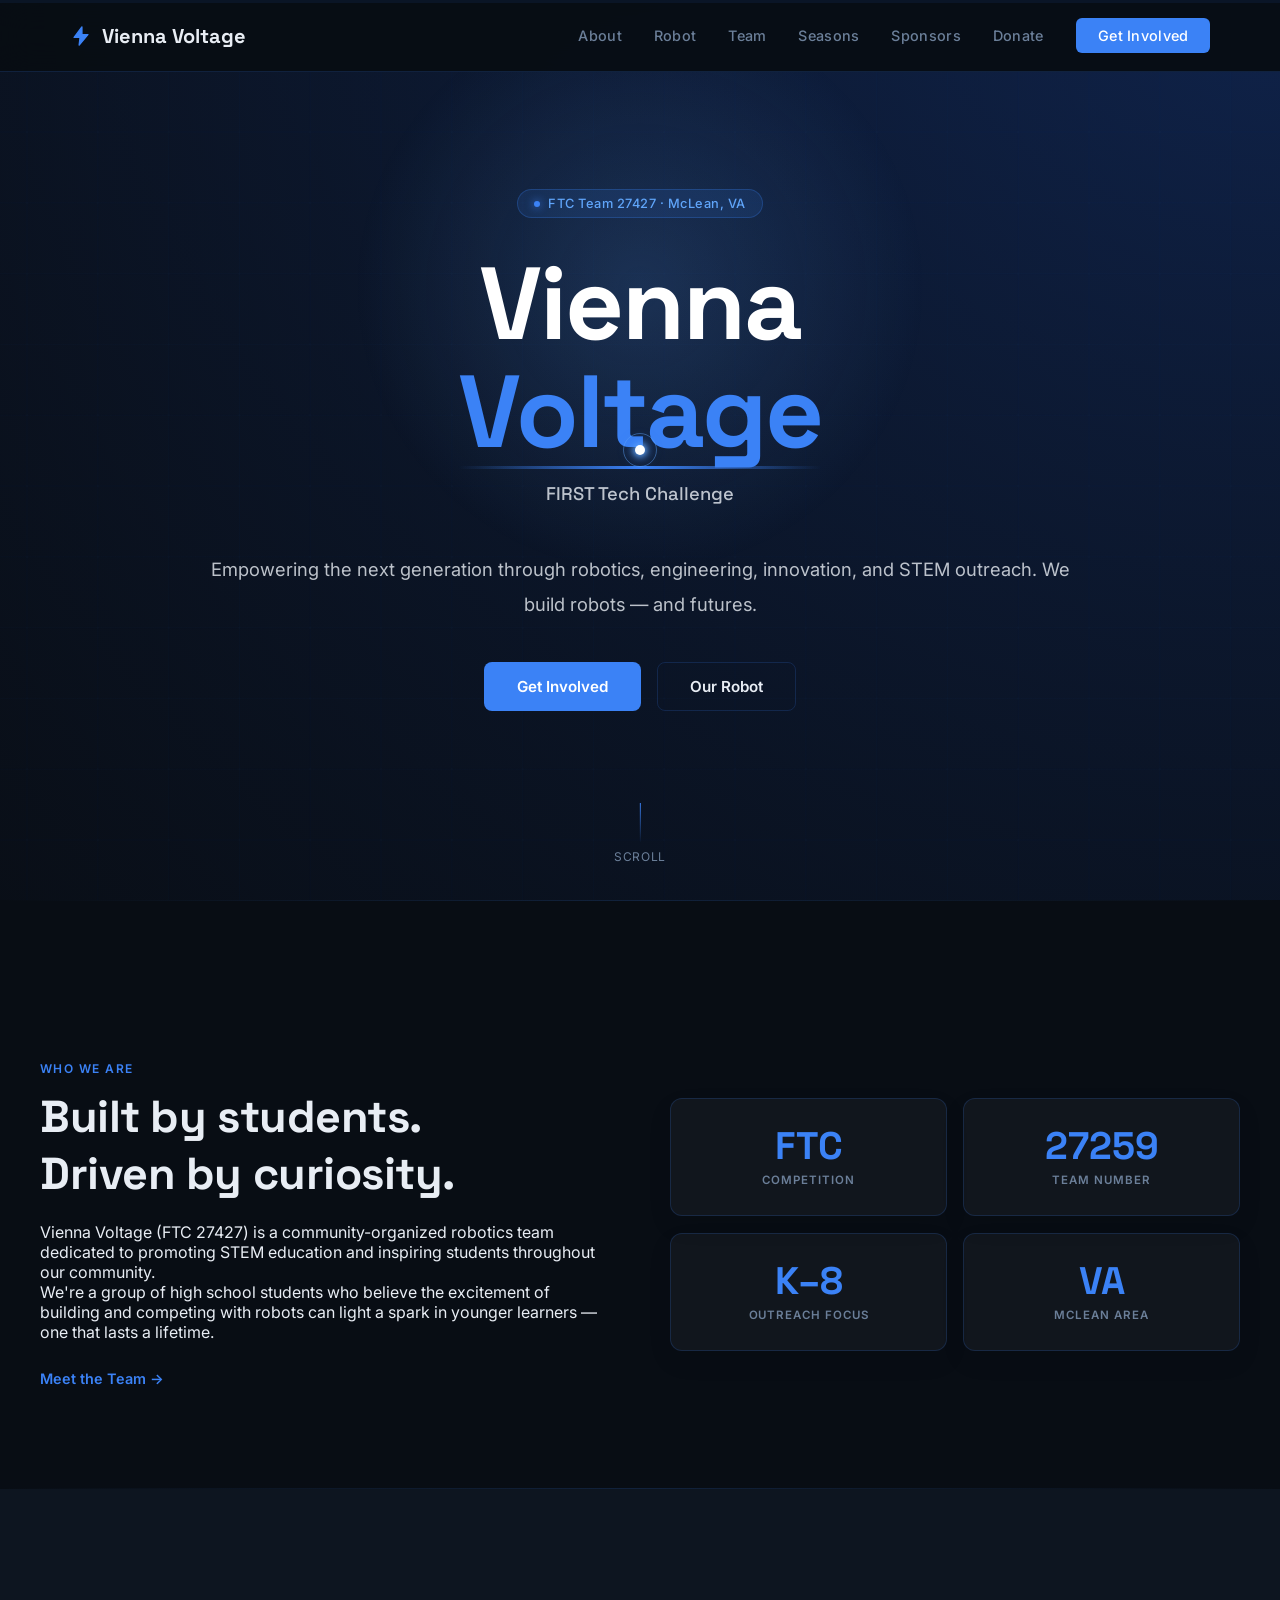
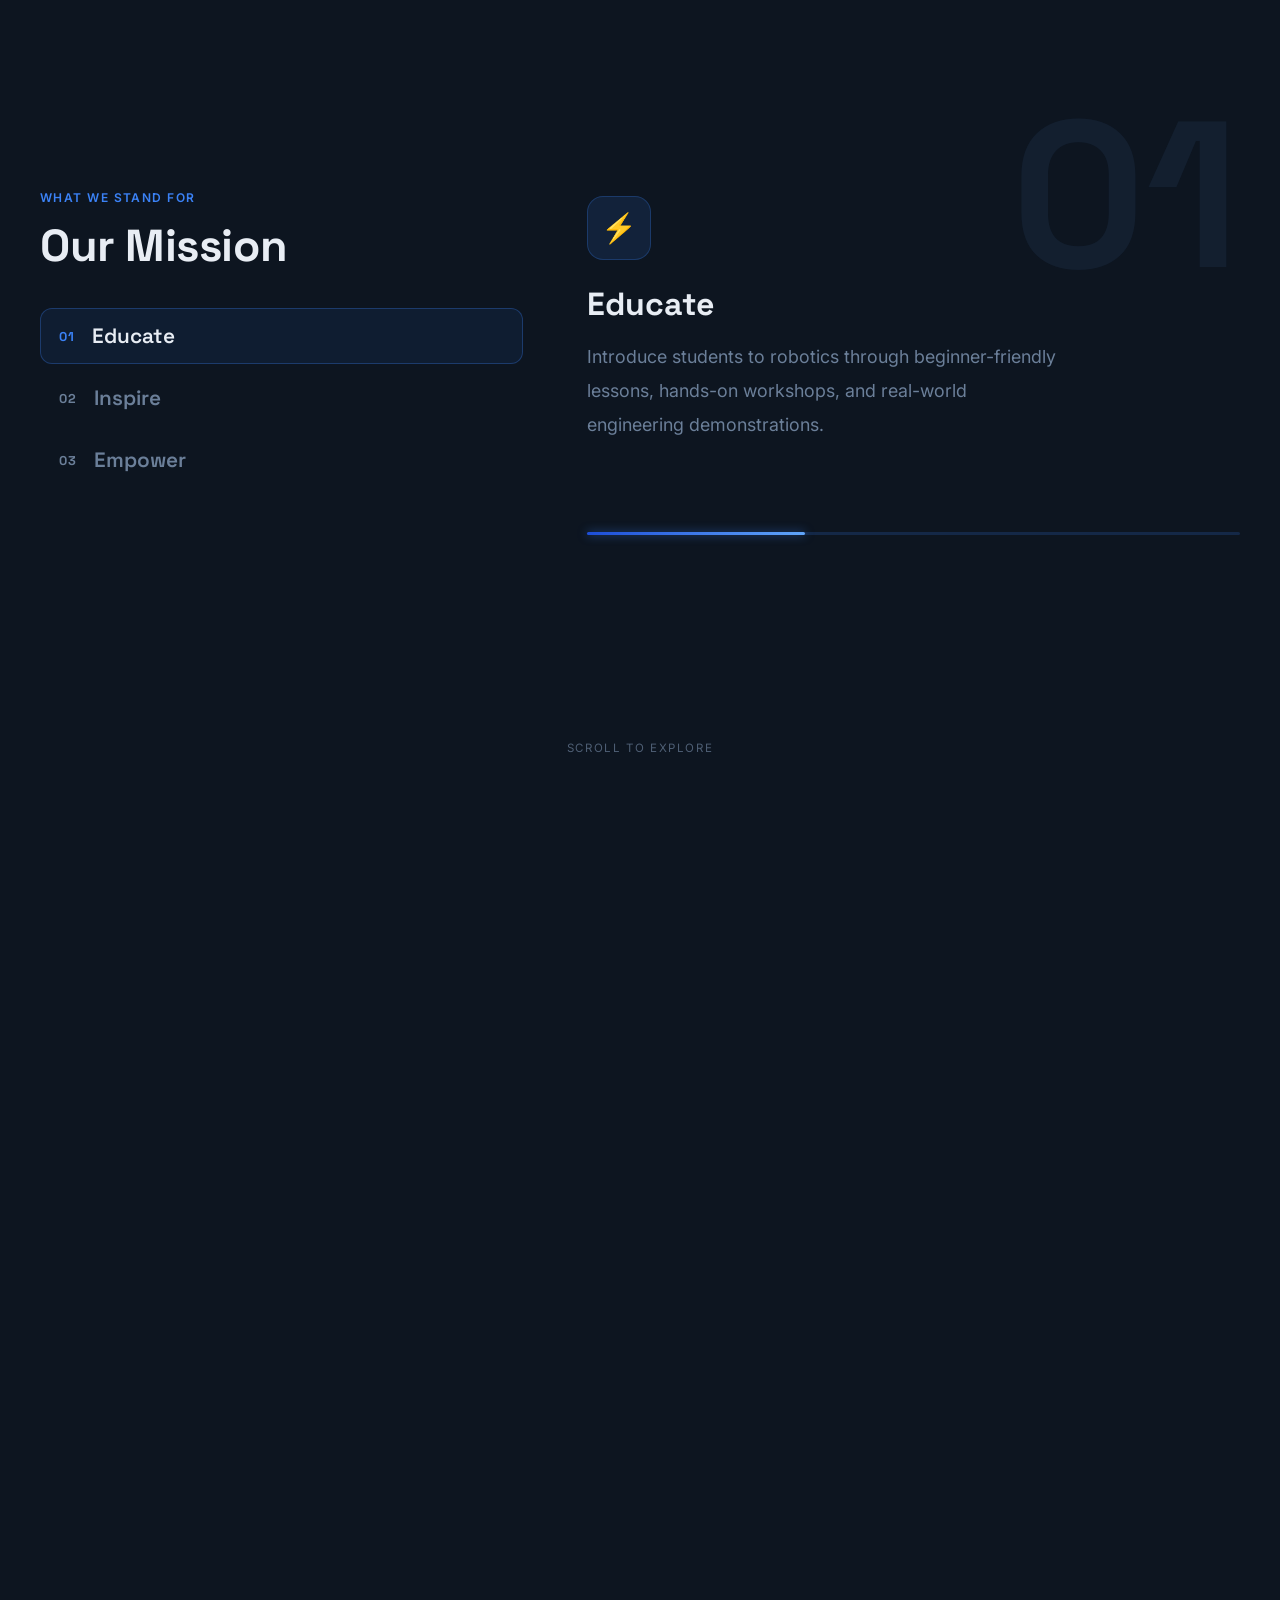
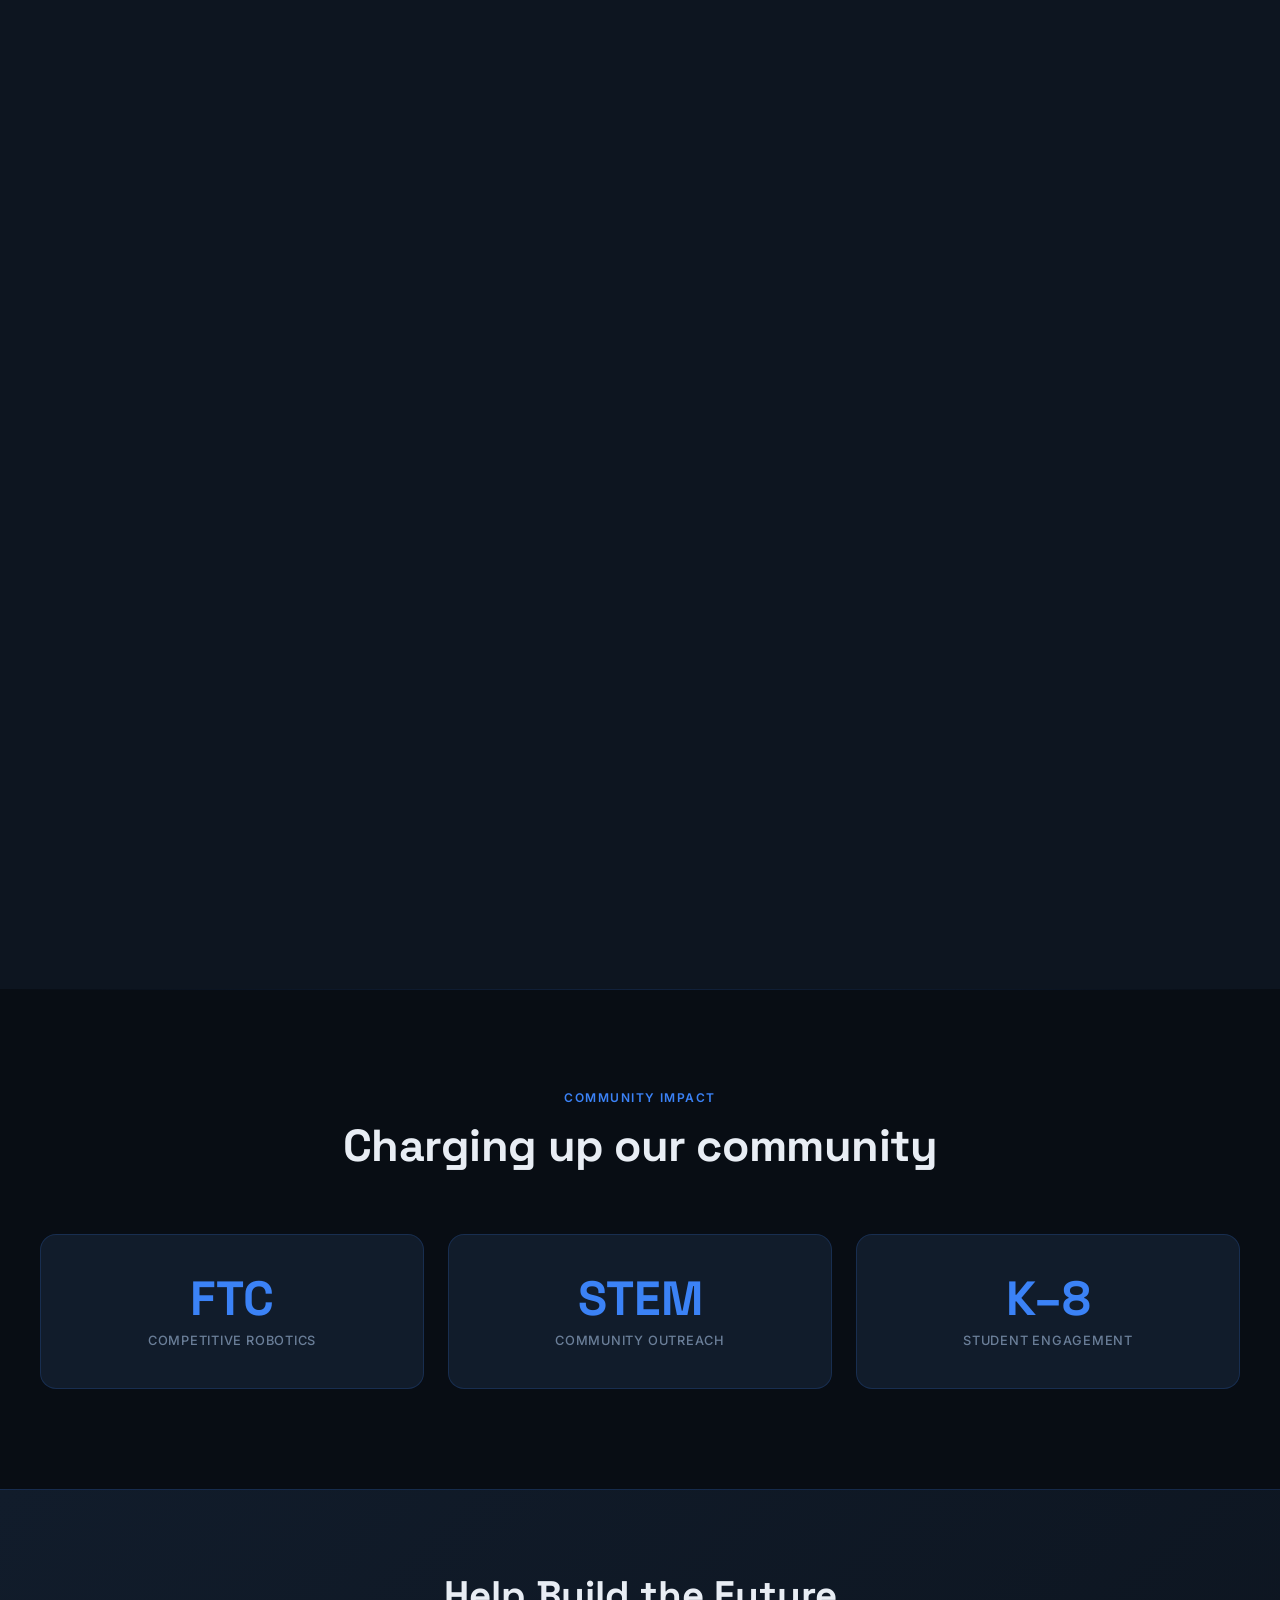
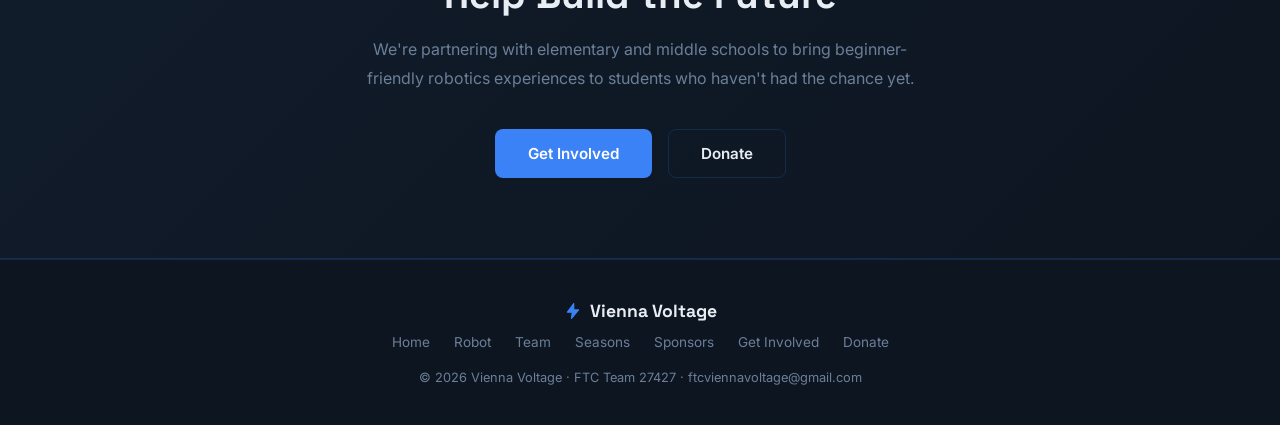
==== index.html @ e9e65df1 "Update index.html" ====
<!DOCTYPE html>
<html lang="en">
<head>
<meta charset="UTF-8">
<meta name="viewport" content="width=device-width, initial-scale=1.0">
<title>Vienna Voltage | FTC 27427</title>
<link href="https://fonts.googleapis.com/css2?family=Space+Grotesk:wght@400;500;600;700&family=Inter:wght@300;400;500;600&display=swap" rel="stylesheet">
<link rel="stylesheet" href="voltage-fx.css?v=4">
<style>
:root{
  --bg:#080d14;--bg2:#0d1520;--bg3:#111c2b;
  --blue:#3b82f6;--blue2:#60a5fa;--blue3:#1d4ed8;
  --text:#e8edf4;--muted:#6b7f99;--border:rgba(59,130,246,.18);--card:rgba(255,255,255,.04);
}
*{margin:0;padding:0;box-sizing:border-box}
html{scroll-behavior:smooth}
body{background:var(--bg);color:var(--text);font-family:'Inter',sans-serif;overflow-x:hidden}
nav{position:fixed;top:0;width:100%;z-index:1000;background:rgba(8,13,20,.95);backdrop-filter:blur(16px);border-bottom:1px solid var(--border)}
.nav-inner{max-width:1200px;margin:auto;display:flex;justify-content:space-between;align-items:center;padding:18px 30px}
.nav-logo{font-family:'Space Grotesk',sans-serif;font-size:1.25rem;font-weight:700;color:var(--text);text-decoration:none;display:flex;align-items:center;gap:10px}
.nav-links{display:flex;gap:32px;align-items:center}
.nav-links a{color:var(--muted);text-decoration:none;font-size:.9rem;font-weight:500;transition:.2s;letter-spacing:.02em}
.nav-links a:hover{color:var(--blue2)}
.nav-cta{background:var(--blue);color:#fff!important;padding:9px 22px;border-radius:6px;font-size:.85rem;font-weight:600;text-decoration:none;transition:.2s}
.nav-cta:hover{background:var(--blue3)!important}
.hero{min-height:100vh;background:linear-gradient(rgba(8,13,20,.75),rgba(8,13,20,.85)),radial-gradient(circle at top right,#2563eb,#0f172a);display:flex;justify-content:center;align-items:center;text-align:center;color:white;padding:40px;position:relative;overflow:hidden}
.hero-grid{position:absolute;inset:0;background-image:linear-gradient(rgba(59,130,246,.04) 1px,transparent 1px),linear-gradient(90deg,rgba(59,130,246,.04) 1px,transparent 1px);background-size:60px 60px;opacity:.6}
.hero-content{position:relative;z-index:2;max-width:900px}
.hero-badge{display:inline-flex;align-items:center;gap:8px;background:rgba(59,130,246,.12);border:1px solid rgba(59,130,246,.25);border-radius:999px;padding:6px 16px;font-size:.8rem;color:var(--blue2);font-weight:500;margin-bottom:32px;letter-spacing:.04em}
.hero-badge::before{content:'';width:6px;height:6px;border-radius:50%;background:var(--blue);box-shadow:0 0 8px var(--blue);animation:pulse 2s infinite}
@keyframes pulse{0%,100%{opacity:1}50%{opacity:.4}}
.hero h1{font-family:'Space Grotesk',sans-serif;font-size:clamp(3.5rem,8vw,6.5rem);font-weight:700;line-height:1.05;letter-spacing:-.02em;margin-bottom:12px}
.hero h1 span{color:var(--blue);position:relative;display:inline-block}
.arc{position:absolute;bottom:-4px;left:0;width:100%;height:3px;background:linear-gradient(90deg,transparent,var(--blue),transparent);border-radius:2px;animation:arc 2.5s ease-in-out infinite}
@keyframes arc{0%,100%{opacity:.3;transform:scaleX(.6)}50%{opacity:1;transform:scaleX(1)}}
.hero-sub{font-family:'Space Grotesk',sans-serif;font-size:1.3rem;color:var(--blue2);font-weight:500;margin-bottom:20px}
.hero p{line-height:1.9;font-size:1.15rem;margin-bottom:40px;color:rgba(232,237,244,.8)}
.hero-actions{display:flex;gap:16px;justify-content:center;flex-wrap:wrap}
.btn-primary{background:var(--blue);color:#fff;padding:14px 32px;border-radius:8px;text-decoration:none;font-weight:600;font-size:.95rem;transition:.2s;border:1px solid transparent;display:inline-block}
.btn-primary:hover{background:var(--blue3);transform:translateY(-2px)}
.btn-secondary{background:transparent;color:var(--text);padding:14px 32px;border-radius:8px;text-decoration:none;font-weight:600;font-size:.95rem;border:1px solid var(--border);transition:.2s;display:inline-block}
.btn-secondary:hover{border-color:var(--blue);color:var(--blue2)}
.scroll-indicator{position:absolute;bottom:36px;left:50%;transform:translateX(-50%);display:flex;flex-direction:column;align-items:center;gap:6px;color:var(--muted);font-size:.75rem;letter-spacing:.06em;text-transform:uppercase}
.scroll-line{width:1px;height:40px;background:linear-gradient(to bottom,var(--blue),transparent);animation:scrollline 1.8s ease-in-out infinite}
@keyframes scrollline{0%{opacity:0;transform:translateY(-10px)}50%{opacity:1}100%{opacity:0;transform:translateY(10px)}}
section{padding:100px 25px}
.container{max-width:1200px;margin:auto}
.section-eyebrow{font-size:.75rem;font-weight:600;letter-spacing:.12em;text-transform:uppercase;color:var(--blue);margin-bottom:12px}
.section-title{font-family:'Space Grotesk',sans-serif;font-size:clamp(2rem,4vw,2.8rem);font-weight:700;color:var(--text);margin-bottom:20px;letter-spacing:-.01em}
.section-sub{color:var(--muted);line-height:1.8;font-size:1rem;max-width:560px}
.divider{width:100%;height:1px;background:linear-gradient(to right,transparent,var(--border),transparent)}
.about-grid{display:grid;grid-template-columns:1fr 1fr;gap:60px;align-items:center;margin-top:60px}
.about-text p{color:var(--muted);line-height:1.9;font-size:1rem;margin-bottom:16px}
.about-stat-grid{display:grid;grid-template-columns:1fr 1fr;gap:16px}
.stat-card{background:white;padding:40px;text-align:center;border-radius:20px;box-shadow:0 10px 25px rgba(0,0,0,.08)}
.stat-card{background:var(--card);border:1px solid var(--border);border-radius:12px;padding:28px;text-align:center;transition:border-color .3s,transform .3s}
.stat-card:hover{border-color:rgba(59,130,246,.45);transform:translateY(-4px)}
.stat-card .num{font-family:'Space Grotesk',sans-serif;font-size:2.4rem;font-weight:700;color:var(--blue);line-height:1}
.stat-card .label{font-size:.72rem;color:var(--muted);margin-top:8px;font-weight:600;text-transform:uppercase;letter-spacing:.08em}
.about-link{margin-top:28px;display:inline-flex;align-items:center;gap:8px;color:var(--blue);font-weight:600;font-size:.9rem;text-decoration:none;transition:.2s}
.about-link:hover{color:var(--blue2);gap:14px}
.mission-section{background:var(--bg2)}
.mission-grid{display:grid;grid-template-columns:repeat(3,1fr);gap:24px;margin-top:60px}
.card{background:var(--card);border:1px solid var(--border);border-radius:16px;padding:35px;transition:.3s;position:relative;overflow:hidden;opacity:0;transform:translateY(60px);transition:all .8s ease}
.card.show{opacity:1;transform:translateY(0)}
.card::before{content:'';position:absolute;top:0;left:0;right:0;height:2px;background:linear-gradient(90deg,transparent,var(--blue),transparent);opacity:0;transition:.3s}
.card:hover{border-color:rgba(59,130,246,.4);transform:translateY(-8px)}
.card:hover::before{opacity:1}
.card-icon{width:44px;height:44px;background:rgba(59,130,246,.1);border:1px solid rgba(59,130,246,.2);border-radius:10px;display:flex;align-items:center;justify-content:center;font-size:1.3rem;margin-bottom:20px}
.card h3{font-family:'Space Grotesk',sans-serif;font-size:1.2rem;font-weight:600;margin-bottom:12px;color:var(--text)}
.card p{color:var(--muted);line-height:1.8;font-size:.93rem}
.impact-row{display:grid;grid-template-columns:repeat(3,1fr);gap:24px;margin-top:60px}
.impact-box{background:var(--bg3);border:1px solid var(--border);border-radius:16px;padding:40px 32px;text-align:center;transition:border-color .3s,transform .3s}
.impact-box:hover{border-color:rgba(59,130,246,.4);transform:translateY(-5px)}
.impact-box .big{font-family:'Space Grotesk',sans-serif;font-size:3rem;font-weight:700;color:var(--blue);line-height:1}
.impact-box .desc{color:var(--muted);font-size:.8rem;margin-top:10px;text-transform:uppercase;letter-spacing:.06em;font-weight:500}
.cta-band{background:linear-gradient(135deg,var(--bg3),var(--bg2));border-top:1px solid var(--border);border-bottom:1px solid var(--border);padding:80px 32px;text-align:center}
.cta-band h2{font-family:'Space Grotesk',sans-serif;font-size:clamp(1.8rem,3vw,2.4rem);font-weight:700;margin-bottom:16px}
.cta-band p{color:var(--muted);max-width:560px;margin:0 auto 36px;line-height:1.8}
.cta-actions{display:flex;gap:16px;justify-content:center;flex-wrap:wrap}
footer{background:var(--bg2);border-top:1px solid var(--border);padding:40px 32px;text-align:center}
.footer-logo{font-family:'Space Grotesk',sans-serif;font-size:1.1rem;font-weight:700;margin-bottom:12px;display:flex;align-items:center;gap:8px;justify-content:center}
.footer-links{display:flex;gap:24px;justify-content:center;margin-bottom:20px;flex-wrap:wrap}
.footer-links a{color:var(--muted);text-decoration:none;font-size:.85rem;transition:.2s}
.footer-links a:hover{color:var(--blue2)}
.footer-copy{color:var(--muted);font-size:.8rem}
.fade{opacity:0;transform:translateY(40px);transition:opacity .7s ease,transform .7s ease}
.fade.visible{opacity:1;transform:translateY(0)}

/* HERO mouse spotlight */
.hero{--hx:50%;--hy:32%}
.hero::after{content:'';position:absolute;inset:0;background:radial-gradient(circle 420px at var(--hx) var(--hy),rgba(96,165,250,.18),transparent 68%);pointer-events:none;z-index:1}
.hero-grid{will-change:transform}
.hero-content{transition:transform .25s ease-out;will-change:transform}

/* SCROLLYTELLING MISSION */
.scrolly{padding:0 !important;background:var(--bg2);position:relative}
.scrolly-track{position:relative;height:300vh}
.scrolly-sticky{position:sticky;top:0;height:100vh;display:flex;align-items:center;overflow:hidden;padding:0 25px}
.scrolly-grid{display:grid;grid-template-columns:.85fr 1.15fr;gap:64px;align-items:center;width:100%;max-width:1200px;margin:auto}
.scrolly-steps{display:flex;flex-direction:column;gap:6px;margin-top:34px}
.scrolly-step{display:flex;align-items:center;gap:16px;background:none;border:1px solid transparent;cursor:pointer;padding:14px 18px;border-radius:12px;text-align:left;width:100%;transition:background .3s,border-color .3s}
.scrolly-step .ss-num{font-family:'Space Grotesk',sans-serif;font-size:.8rem;font-weight:700;color:var(--muted);letter-spacing:.1em;transition:.3s}
.scrolly-step .ss-label{font-family:'Space Grotesk',sans-serif;font-size:1.3rem;font-weight:600;color:var(--muted);transition:.3s}
.scrolly-step.active{background:rgba(59,130,246,.08);border-color:rgba(59,130,246,.3)}
.scrolly-step.active .ss-num{color:var(--blue)}
.scrolly-step.active .ss-label{color:var(--text)}
.scrolly-step:hover .ss-label{color:var(--blue2)}
.scrolly-right{position:relative;min-height:340px}
.scrolly-bignum{position:absolute;top:-78px;right:0;font-family:'Space Grotesk',sans-serif;font-size:13rem;font-weight:700;line-height:1;color:rgba(96,165,250,.07);pointer-events:none;z-index:0}
.scrolly-panels{position:relative;height:300px;z-index:1}
.m-panel{position:absolute;inset:0;display:flex;flex-direction:column;justify-content:center;opacity:0;transform:translateY(34px) scale(.98);transition:opacity .6s cubic-bezier(.22,1,.36,1),transform .6s cubic-bezier(.22,1,.36,1);pointer-events:none}
.m-panel.active{opacity:1;transform:none;pointer-events:auto}
.m-panel-ic{width:64px;height:64px;border-radius:16px;background:rgba(59,130,246,.12);border:1px solid rgba(59,130,246,.25);display:flex;align-items:center;justify-content:center;font-size:1.8rem;margin-bottom:24px}
.m-panel h3{font-family:'Space Grotesk',sans-serif;font-size:2rem;font-weight:700;margin-bottom:16px;color:var(--text)}
.m-panel p{color:var(--muted);line-height:1.9;font-size:1.12rem;max-width:480px}
.scrolly-progress{position:absolute;left:0;right:0;bottom:-26px;height:3px;background:var(--border);border-radius:2px;z-index:1}
.scrolly-progress-fill{height:100%;width:33.33%;background:linear-gradient(90deg,var(--blue3),var(--blue2));border-radius:2px;box-shadow:0 0 10px rgba(59,130,246,.6);transition:width .5s cubic-bezier(.22,1,.36,1)}
.scrolly-hint{position:absolute;left:50%;bottom:34px;transform:translateX(-50%);font-size:.72rem;letter-spacing:.14em;text-transform:uppercase;color:var(--muted);display:flex;align-items:center;gap:8px;opacity:.7}
@media(max-width:900px){
  .scrolly-grid{grid-template-columns:1fr;gap:34px}
  .scrolly-bignum{font-size:7rem;top:-44px}
  .scrolly-steps{flex-direction:row;flex-wrap:wrap;margin-top:20px}
  .scrolly-step{flex:1;min-width:120px}
  .m-panel p{font-size:1rem}
  .scrolly-hint{display:none}
}

/* SPARK CURSOR */
body{cursor:none}
#spark-canvas{position:fixed;inset:0;pointer-events:none;z-index:9999}
#cursor-glow{position:fixed;width:10px;height:10px;background:#fff;border-radius:50%;pointer-events:none;z-index:10000;transform:translate(-50%,-50%);transition:transform .1s,background .15s;box-shadow:0 0 6px 2px rgba(96,165,250,.9),0 0 14px 4px rgba(59,130,246,.4)}
@media(max-width:900px){.about-grid{grid-template-columns:1fr}.mission-grid{grid-template-columns:1fr}.impact-row{grid-template-columns:1fr}.nav-links{display:none}}
</style>
</head>
<body>

<canvas id="spark-canvas"></canvas>
<div id="cursor-glow"></div>

<nav>
  <div class="nav-inner">
    <a href="index.html" class="nav-logo">
      <svg width="22" height="22" viewBox="0 0 24 24" fill="none"><path d="M13 2L4.5 13.5H11L10 22L19.5 10.5H13L13 2Z" fill="#3b82f6" stroke="#3b82f6" stroke-width="1.5" stroke-linejoin="round"/></svg>
      Vienna Voltage
    </a>
    <div class="nav-links">
      <a href="#about">About</a>

      <a href="Robot.html">Robot</a>
      <a href="Team.html">Team</a>
      <a href="Seasons.html">Seasons</a>
      <a href="Sponsors.html">Sponsors</a>
      <a href="Donate.html">Donate</a>
      <a href="Get-Involved.html" class="nav-cta">Get Involved</a>
    </div>
  </div>
</nav>

<section class="hero">
  <div class="hero-grid"></div>
  <div class="hero-content">
    <div class="hero-badge">FTC Team 27427 · McLean, VA</div>
    <h1>Vienna<br><span>Voltage<div class="arc"></div></span></h1>
    <p class="hero-sub">FIRST Tech Challenge</p>
    <p>Empowering the next generation through robotics, engineering, innovation, and STEM outreach. We build robots — and futures.</p>
    <div class="hero-actions">
      <a href="Get-Involved.html" class="btn-primary">Get Involved</a>
      <a href="Robot.html" class="btn-secondary">Our Robot</a>
    </div>
  </div>
  <div class="scroll-indicator">
    <div class="scroll-line"></div>
    <span>Scroll</span>
  </div>
</section>

<div class="divider"></div>

<section id="about">
  <div class="container">
    <div class="about-grid">
      <div class="fade">
        <p class="section-eyebrow">Who we are</p>
        <h2 class="section-title">Built by students.<br>Driven by curiosity.</h2>
        <p>Vienna Voltage (FTC 27427) is a community-organized robotics team dedicated to promoting STEM education and inspiring students throughout our community.</p>
        <p>We're a group of high school students who believe the excitement of building and competing with robots can light a spark in younger learners — one that lasts a lifetime.</p>
        <a href="Team.html" class="about-link">Meet the Team →</a>
      </div>
      <div class="about-stat-grid fade">
        <div class="stat-card"><div class="num">FTC</div><div class="label">Competition</div></div>
        <div class="stat-card"><div class="num" data-count="27427" data-group="0">0</div><div class="label">Team Number</div></div>
        <div class="stat-card"><div class="num">K–8</div><div class="label">Outreach Focus</div></div>
        <div class="stat-card"><div class="num">VA</div><div class="label">McLean Area</div></div>
      </div>
    </div>
  </div>
</section>

<div class="divider"></div>

<section id="mission" class="mission-section scrolly">
  <div class="scrolly-track">
    <div class="scrolly-sticky">
      <div class="scrolly-grid">
        <div class="scrolly-left">
          <p class="section-eyebrow">What we stand for</p>
          <h2 class="section-title">Our Mission</h2>
          <div class="scrolly-steps">
            <button class="scrolly-step active" data-i="0"><span class="ss-num">01</span><span class="ss-label">Educate</span></button>
            <button class="scrolly-step" data-i="1"><span class="ss-num">02</span><span class="ss-label">Inspire</span></button>
            <button class="scrolly-step" data-i="2"><span class="ss-num">03</span><span class="ss-label">Empower</span></button>
          </div>
        </div>
        <div class="scrolly-right">
          <div class="scrolly-bignum" id="missionBigNum">01</div>
          <div class="scrolly-panels">
            <article class="m-panel active" data-i="0">
              <div class="m-panel-ic">⚡</div>
              <h3>Educate</h3>
              <p>Introduce students to robotics through beginner-friendly lessons, hands-on workshops, and real-world engineering demonstrations.</p>
            </article>
            <article class="m-panel" data-i="1">
              <div class="m-panel-ic">🔭</div>
              <h3>Inspire</h3>
              <p>Show young learners how STEM can be creative, exciting, and impactful — opening doors to careers they may not have imagined.</p>
            </article>
            <article class="m-panel" data-i="2">
              <div class="m-panel-ic">🤝</div>
              <h3>Empower</h3>
              <p>Give students the confidence to tackle hard problems through teamwork, iteration, and the satisfaction of making something real.</p>
            </article>
          </div>
          <div class="scrolly-progress"><div class="scrolly-progress-fill" id="missionFill"></div></div>
        </div>
      </div>
      <div class="scrolly-hint">Scroll to explore</div>
    </div>
  </div>
</section>

<div class="divider"></div>

<section id="impact">
  <div class="container">
    <div style="text-align:center" class="fade">
      <p class="section-eyebrow">Community impact</p>
      <h2 class="section-title">Charging up our community</h2>
    </div>
    <div class="impact-row">
      <div class="impact-box fade"><div class="big">FTC</div><div class="desc">Competitive Robotics</div></div>
      <div class="impact-box fade"><div class="big">STEM</div><div class="desc">Community Outreach</div></div>
      <div class="impact-box fade"><div class="big">K–8</div><div class="desc">Student Engagement</div></div>
    </div>
  </div>
</section>

<div class="cta-band" id="join">
  <h2 class="fade">Help Build the Future</h2>
  <p class="fade">We're partnering with elementary and middle schools to bring beginner-friendly robotics experiences to students who haven't had the chance yet.</p>
  <div class="cta-actions fade">
    <a href="Get-Involved.html" class="btn-primary">Get Involved</a>
    <a href="Donate.html" class="btn-secondary">Donate</a>
  </div>
</div>

<footer>
  <div class="footer-logo">
    <svg width="18" height="18" viewBox="0 0 24 24" fill="none"><path d="M13 2L4.5 13.5H11L10 22L19.5 10.5H13L13 2Z" fill="#3b82f6" stroke="#3b82f6" stroke-width="1.5" stroke-linejoin="round"/></svg>
    Vienna Voltage
  </div>
  <div class="footer-links">
    <a href="index.html">Home</a><a href="Robot.html">Robot</a><a href="Team.html">Team</a>
    <a href="Seasons.html">Seasons</a><a href="Sponsors.html">Sponsors</a>
    <a href="Get-Involved.html">Get Involved</a><a href="Donate.html">Donate</a>
  </div>
  <p class="footer-copy">© 2026 Vienna Voltage · FTC Team 27427 · ftcviennavoltage@gmail.com</p>
</footer>

<script src="voltage-fx.js?v=4"></script>
<script>
/* ---- Mouse-reactive hero ---- */
(function () {
  var hero = document.querySelector('.hero'); if (!hero) return;
  var grid = hero.querySelector('.hero-grid');
  var content = hero.querySelector('.hero-content');
  var coarse = matchMedia('(hover: none), (pointer: coarse)').matches;
  var reduce = matchMedia('(prefers-reduced-motion: reduce)').matches;
  if (!coarse && !reduce) {
    hero.addEventListener('pointermove', function (e) {
      var r = hero.getBoundingClientRect();
      var x = (e.clientX - r.left) / r.width, y = (e.clientY - r.top) / r.height;
      hero.style.setProperty('--hx', (x * 100) + '%');
      hero.style.setProperty('--hy', (y * 100) + '%');
      content.style.transform = 'translate(' + ((x - 0.5) * 16).toFixed(1) + 'px,' + ((y - 0.5) * 11).toFixed(1) + 'px)';
    });
    hero.addEventListener('pointerleave', function () { content.style.transform = ''; });
  }
  if (!reduce && grid) {
    addEventListener('scroll', function () {
      var y = scrollY;
      if (y < innerHeight) grid.style.transform = 'translateY(' + (y * 0.35).toFixed(1) + 'px) scale(1.18)';
    }, { passive: true });
  }
})();

/* ---- Scroll-driven mission sequence ---- */
(function () {
  var track = document.querySelector('.scrolly-track'); if (!track) return;
  var steps = [].slice.call(document.querySelectorAll('.scrolly-step'));
  var panels = [].slice.call(document.querySelectorAll('.m-panel'));
  var big = document.getElementById('missionBigNum');
  var fill = document.getElementById('missionFill');
  var n = panels.length, cur = -1;
  function setIdx(i) {
    if (i === cur) return; cur = i;
    steps.forEach(function (s, j) { s.classList.toggle('active', j === i); });
    panels.forEach(function (p, j) { p.classList.toggle('active', j === i); });
    big.textContent = '0' + (i + 1);
    fill.style.width = (((i + 1) / n) * 100) + '%';
  }
  function onScroll() {
    var vh = innerHeight;
    var total = track.offsetHeight - vh;
    var scrolled = Math.min(Math.max(-track.getBoundingClientRect().top, 0), total);
    var p = total > 0 ? scrolled / total : 0;
    var i = Math.min(n - 1, Math.max(0, Math.floor(p * n - 1e-6)));
    setIdx(i);
  }
  addEventListener('scroll', onScroll, { passive: true });
  addEventListener('resize', onScroll);
  onScroll();
  steps.forEach(function (s, j) {
    s.addEventListener('click', function () {
      var vh = innerHeight, total = track.offsetHeight - vh;
      var docTop = track.getBoundingClientRect().top + window.scrollY;
      var y = docTop + ((j + 0.5) / n) * total;
      scrollTo({ top: y, behavior: 'smooth' });
    });
  });
})();
</script>
</body>
</html>
---- voltage-fx.css ----
/* ============================================================
   Vienna Voltage — shared interaction layer
   Loaded after each page's inline <style> so it can refine it.
   ============================================================ */

/* ---------- Scroll progress bar ---------- */
#prog{position:fixed;top:0;left:0;width:100%;height:3px;z-index:1200;background:rgba(59,130,246,.08);pointer-events:none}
#prog-bar{height:100%;width:0;background:linear-gradient(90deg,#1d4ed8,#3b82f6,#60a5fa,#a5f3fc);box-shadow:0 0 12px rgba(59,130,246,.85);border-radius:0 2px 2px 0}

/* ---------- Nav: scrolled state + active link + mobile menu ---------- */
nav{transition:background .3s ease, box-shadow .3s ease}
nav .nav-inner{transition:padding .3s ease}
nav.scrolled{background:rgba(8,13,20,.98);box-shadow:0 10px 30px -12px rgba(0,0,0,.6)}
nav.scrolled .nav-inner{padding-top:11px;padding-bottom:11px}
.nav-links a{position:relative}
.nav-links a.active{color:var(--blue2)}
.nav-links a.active::after{content:'';position:absolute;left:0;right:0;bottom:-6px;height:2px;border-radius:2px;background:linear-gradient(90deg,transparent,var(--blue),transparent)}

/* Hamburger */
.nav-toggle{display:none;width:42px;height:42px;border:1px solid var(--border);background:rgba(59,130,246,.06);border-radius:10px;cursor:pointer;padding:0;align-items:center;justify-content:center;flex-direction:column;gap:5px;z-index:1101;transition:.2s}
.nav-toggle:hover{border-color:rgba(59,130,246,.5)}
.nav-toggle span{display:block;width:18px;height:2px;border-radius:2px;background:var(--blue2);transition:transform .3s ease, opacity .25s ease}
body.menu-open .nav-toggle span:nth-child(1){transform:translateY(7px) rotate(45deg)}
body.menu-open .nav-toggle span:nth-child(2){opacity:0}
body.menu-open .nav-toggle span:nth-child(3){transform:translateY(-7px) rotate(-45deg)}

.nav-scrim{position:fixed;inset:0;background:rgba(4,8,13,.55);backdrop-filter:blur(2px);opacity:0;visibility:hidden;transition:opacity .35s ease, visibility .35s ease;z-index:1090}
body.menu-open .nav-scrim{opacity:1;visibility:visible}

@media(max-width:900px){
  .nav-toggle{display:flex}
  .nav-links{display:flex !important;position:fixed;top:0;right:0;height:100dvh;width:min(80vw,300px);
    flex-direction:column;align-items:flex-start;justify-content:flex-start;gap:6px;
    padding:96px 28px 28px;background:linear-gradient(180deg,var(--bg2),var(--bg));
    border-left:1px solid var(--border);box-shadow:-20px 0 50px -20px rgba(0,0,0,.7);
    transform:translateX(105%);transition:transform .38s cubic-bezier(.22,1,.36,1);z-index:1100;overflow-y:auto}
  body.menu-open .nav-links{transform:translateX(0)}
  .nav-links a{font-size:1.05rem;padding:10px 0;width:100%}
  .nav-links a.active::after{display:none}
  .nav-links .nav-cta{margin-top:12px;padding:12px 22px;width:100%;text-align:center}
}

/* ---------- Cursor ring (companion to existing #cursor-glow) ---------- */
#cursor-ring{position:fixed;left:0;top:0;width:34px;height:34px;border:1.5px solid rgba(96,165,250,.45);
  border-radius:50%;pointer-events:none;z-index:9998;transform:translate(-50%,-50%);
  transition:width .22s ease, height .22s ease, border-color .22s ease, opacity .3s ease;will-change:transform}
body.cursor-hover #cursor-ring{width:56px;height:56px;border-color:rgba(96,165,250,.85)}
body.cursor-down #cursor-ring{width:24px;height:24px;border-color:rgba(165,243,252,.95)}
/* JS positions the glow every frame via transform — drop the lagging transition */
#cursor-glow{left:0 !important;top:0 !important;transition:background .15s ease, box-shadow .15s ease !important;will-change:transform}
body.cursor-hover #cursor-glow{background:rgba(96,165,250,.9);box-shadow:0 0 10px 3px rgba(96,165,250,.95),0 0 22px 8px rgba(59,130,246,.5)}

/* ---------- Interaction helpers ---------- */
.btn-primary,.btn-secondary,.nav-cta,[data-magnetic]{will-change:transform}
[data-tilt],.card,.stat-card,.sub-card,.impact-box,.member-card,.advisor-card,
.use-card,.way-card,.tier-card,.post-card,.sponsor-card{will-change:transform}
.tilting{transition:transform .08s ease-out, box-shadow .2s ease !important;
  box-shadow:0 24px 50px -24px rgba(0,0,0,.7), 0 0 0 1px rgba(59,130,246,.25) inset}

/* Reveal: add a couple of directional variants on top of existing .fade */
[data-reveal]{opacity:0;transition:opacity .8s cubic-bezier(.22,1,.36,1), transform .8s cubic-bezier(.22,1,.36,1)}
[data-reveal="up"]{transform:translateY(38px)}
[data-reveal="left"]{transform:translateX(-40px)}
[data-reveal="right"]{transform:translateX(40px)}
[data-reveal="scale"]{transform:scale(.92)}
[data-reveal].visible{opacity:1;transform:none}

@media(prefers-reduced-motion:reduce){
  #cursor-ring,#cursor-glow,#spark-canvas{display:none !important}
  body{cursor:auto !important}
  [data-reveal]{opacity:1 !important;transform:none !important}
}
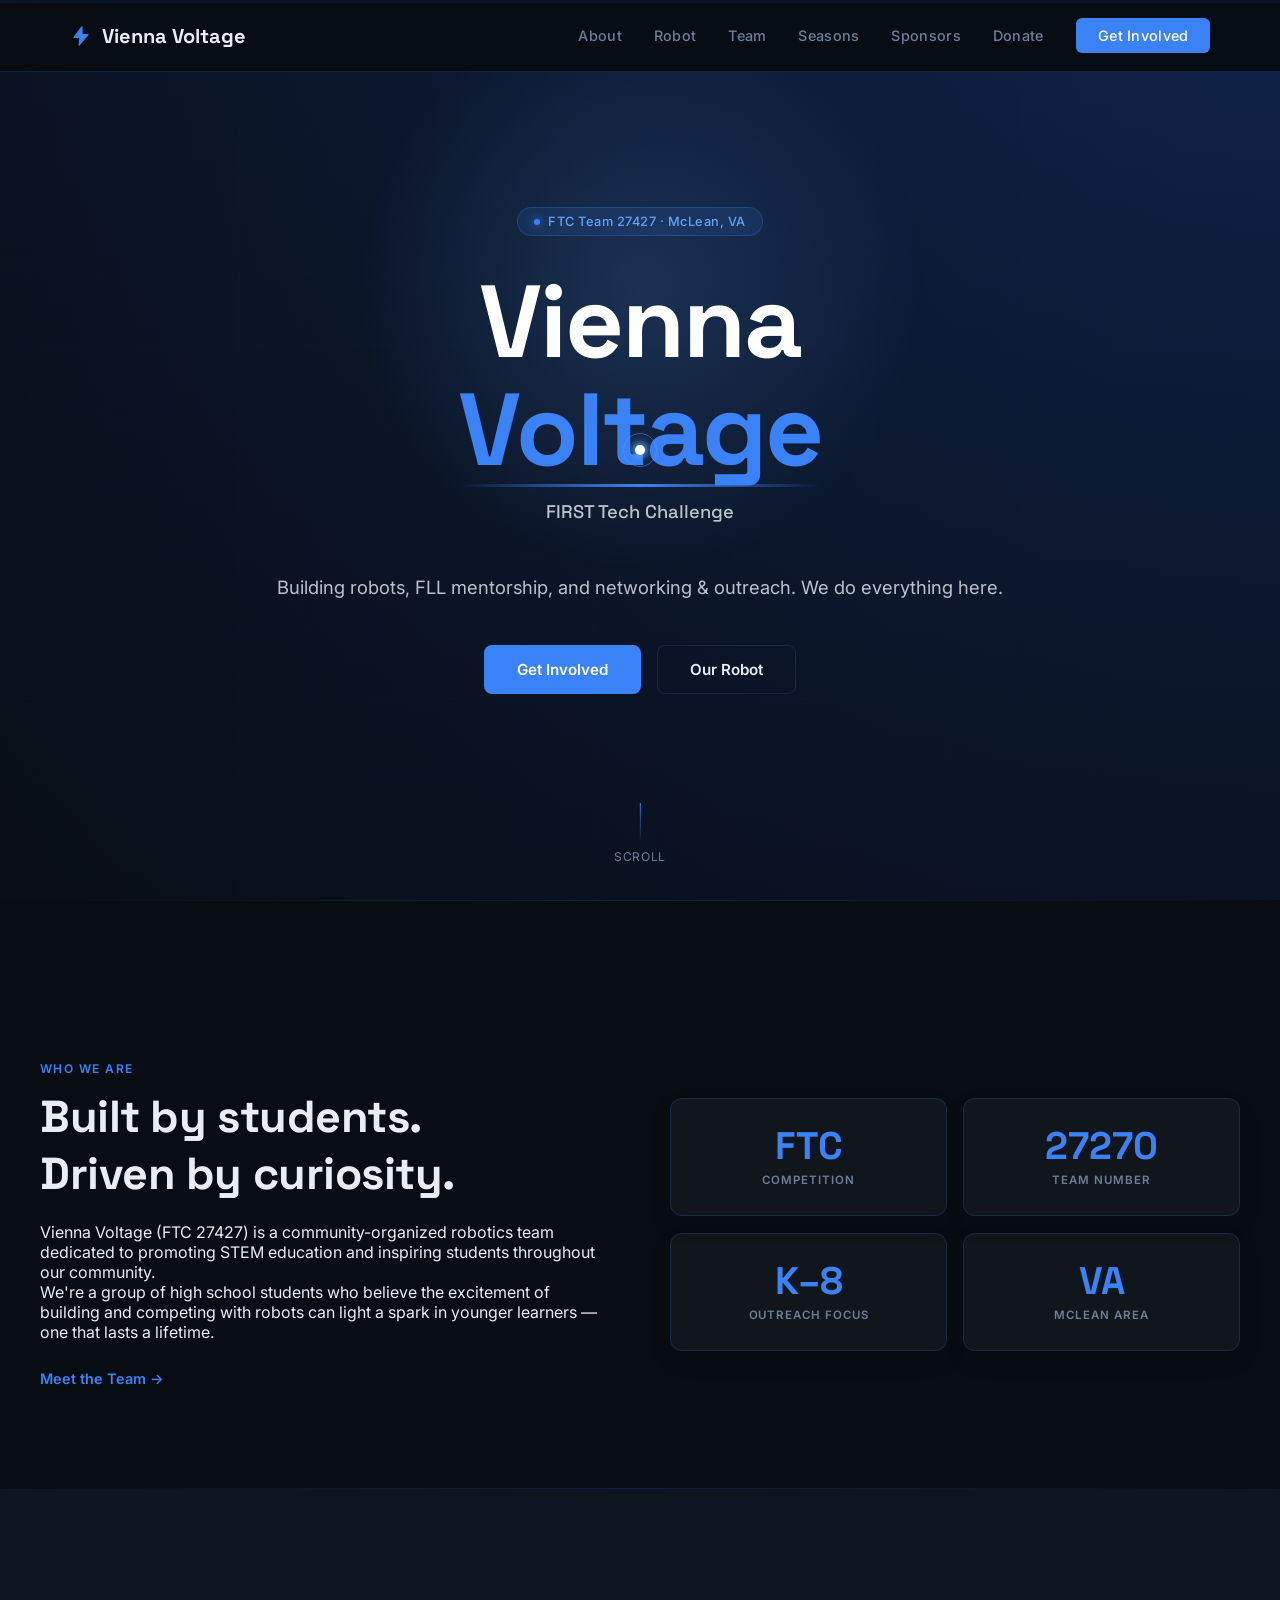
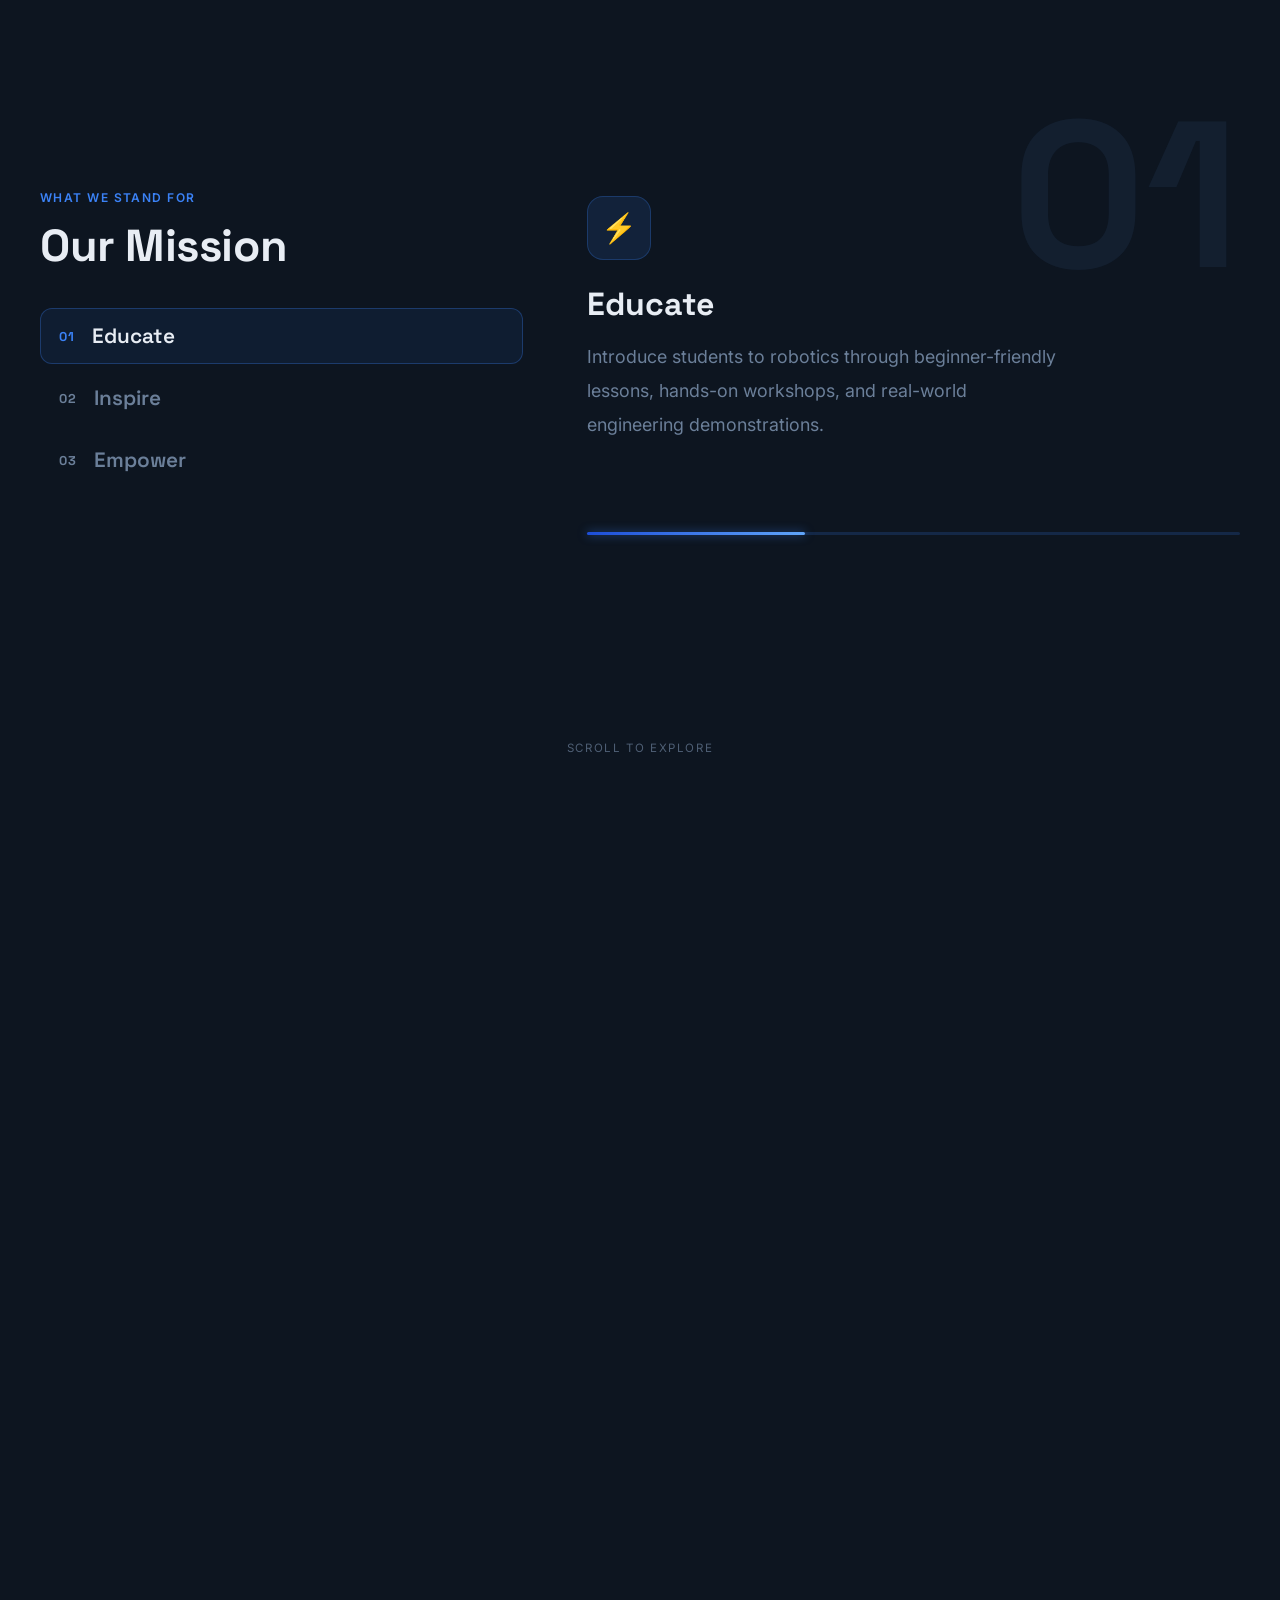
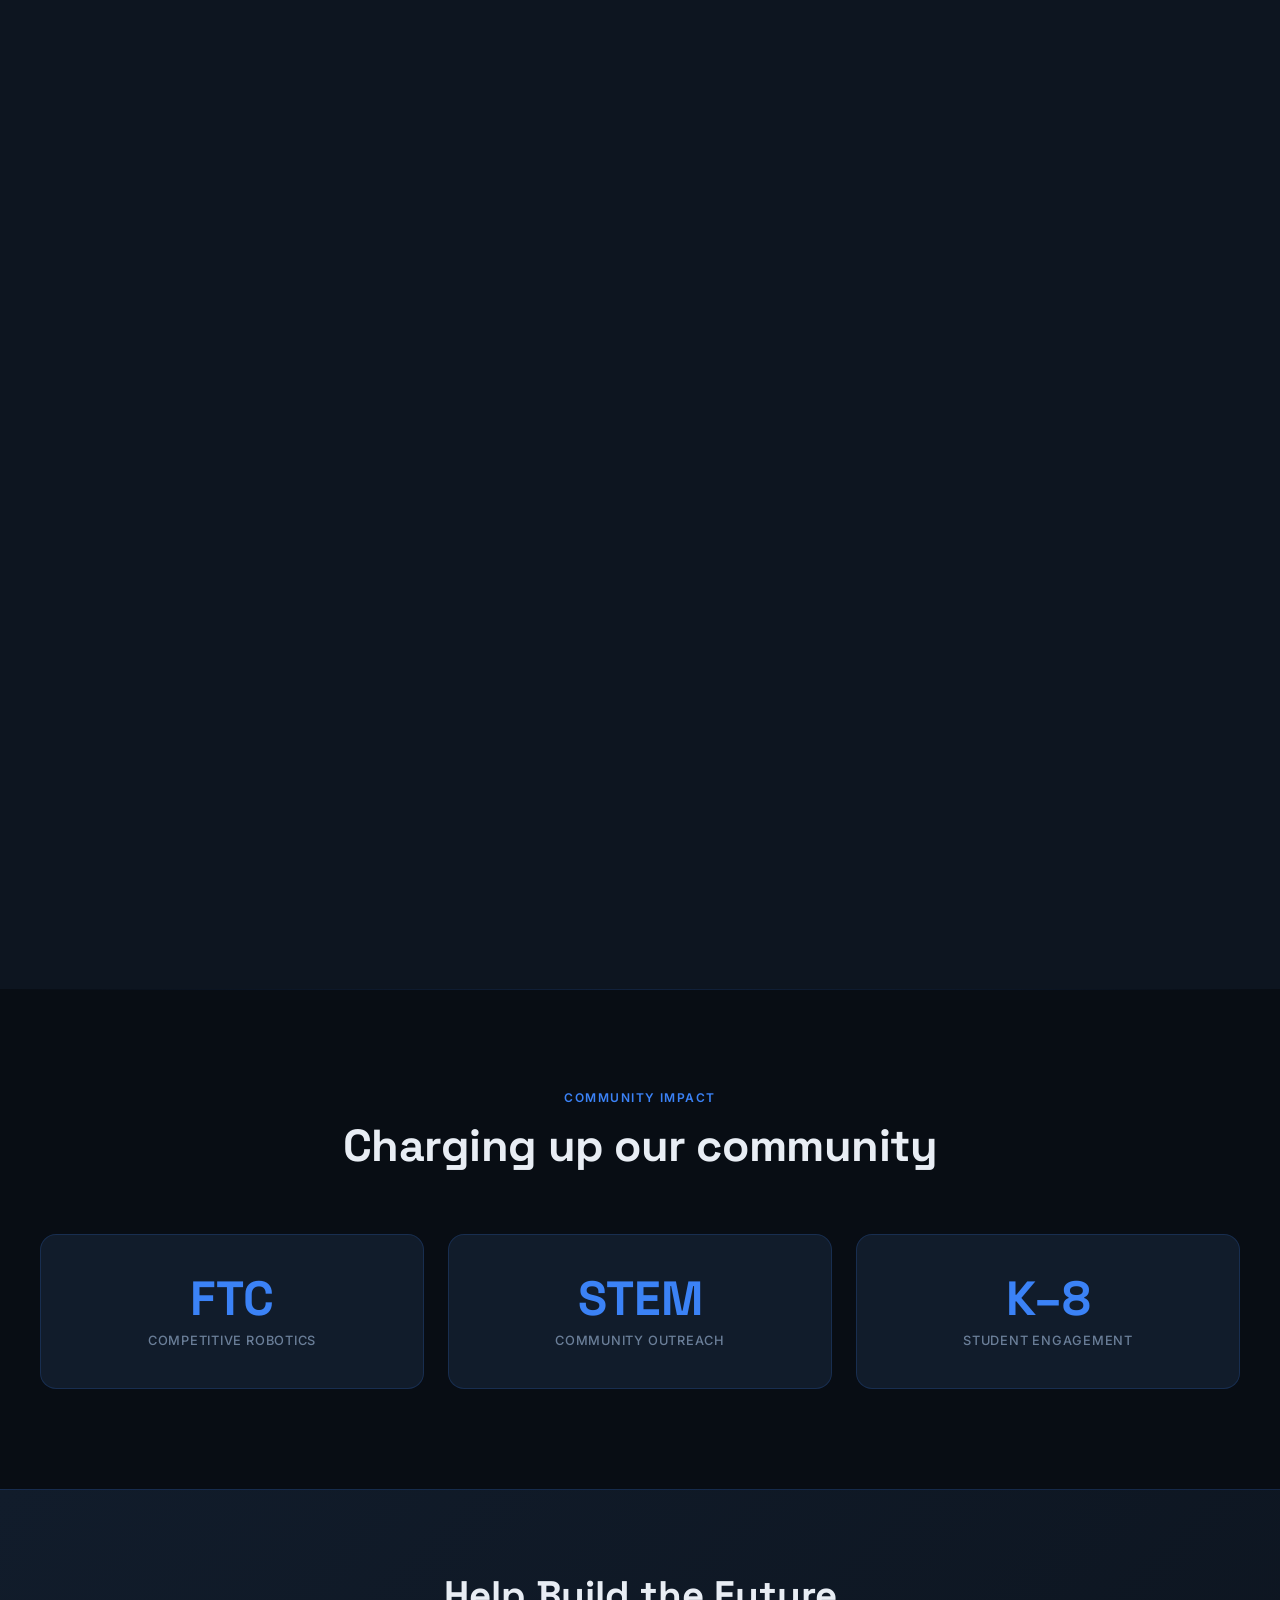
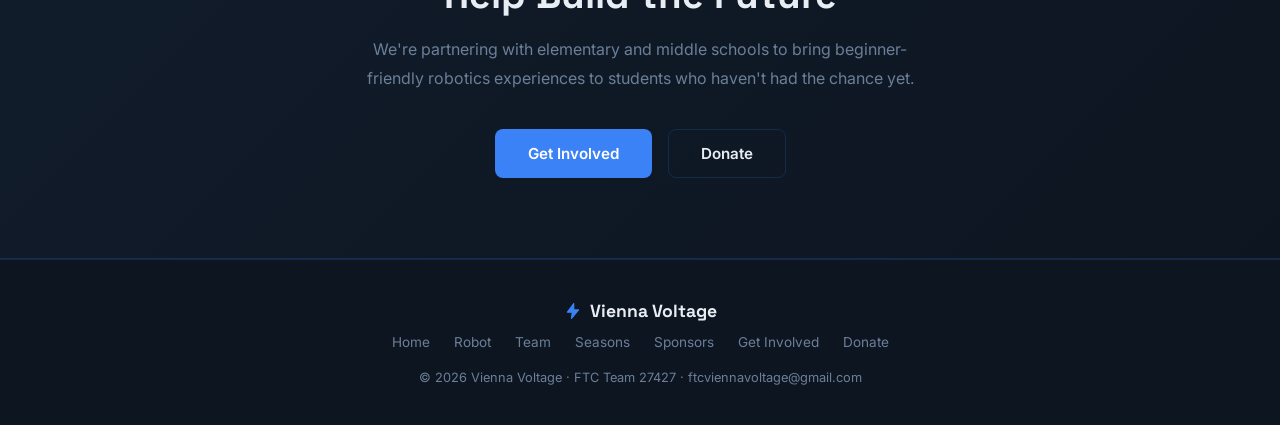
==== commit 1a833988: "Revert "fix: capitalization, remove vibed cursor" This reverts commit d892729ac40e5015a94afe19c2475d" ====
--- a/index.html
+++ b/index.html
@@ -163,7 +163,7 @@
     <div class="hero-badge">FTC Team 27427 · McLean, VA</div>
     <h1>Vienna<br><span>Voltage<div class="arc"></div></span></h1>
     <p class="hero-sub">FIRST Tech Challenge</p>
-    <p>Empowering the next generation through robotics, engineering, innovation, and STEM outreach. We build robots — and futures.</p>
+    <p>Building robots, FLL mentorship, and networking & outreach. We do everything here.</p>
     <div class="hero-actions">
       <a href="Get-Involved.html" class="btn-primary">Get Involved</a>
       <a href="Robot.html" class="btn-secondary">Our Robot</a>
